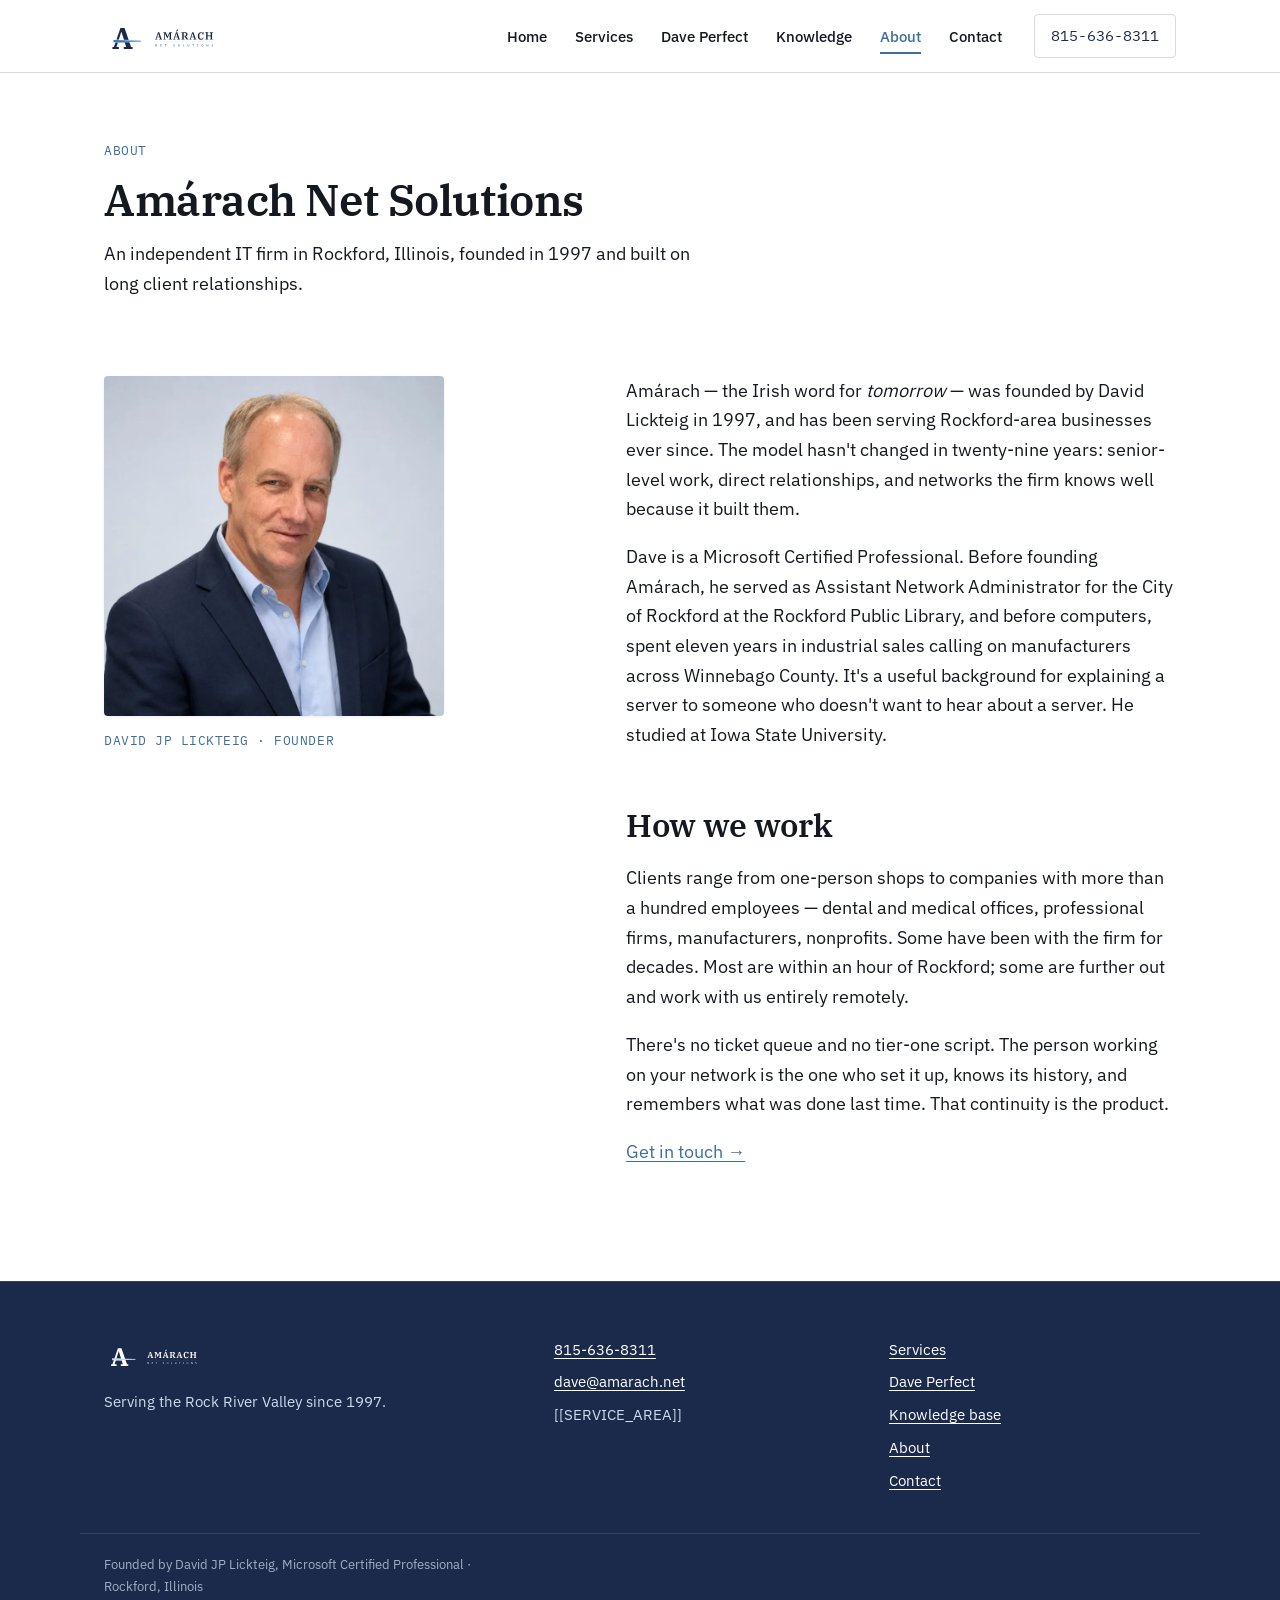
==== about/index.html @ d9758631 "Full site: interior pages, knowledge base with 6 seed articles, founder-voice copy Services, Dave Pe" ====
<!DOCTYPE html>
<html lang="en">
<head>
<meta charset="utf-8">
<meta name="viewport" content="width=device-width, initial-scale=1">
<title>About — Amárach Net Solutions</title>
<meta name="description" content="Amárach Net Solutions is an independent IT firm in Rockford, Illinois, founded by David Lickteig in 1997.">
<meta property="og:title" content="About — Amárach Net Solutions">
<meta property="og:description" content="Amárach Net Solutions is an independent IT firm in Rockford, Illinois, founded by David Lickteig in 1997.">
<meta property="og:type" content="website">
<link rel="icon" href="/brand/icon-favicon.svg" type="image/svg+xml">
<link rel="stylesheet" href="/css/tokens.css">
<link rel="stylesheet" href="/css/site.css">
</head>
<body>

<header class="site-header">
  <div class="wrap">
    <a class="logo" href="/" aria-label="Amárach Net Solutions — home">
      <img src="/brand/logo-horizontal.svg" alt="Amárach Net Solutions" width="760" height="200">
    </a>
    <nav class="site-nav" aria-label="Main">
      <ul>
        <li><a href="/">Home</a></li>
        <li><a href="/services/">Services</a></li>
        <li><a href="/dave-perfect/">Dave Perfect</a></li>
        <li><a href="/knowledge/">Knowledge</a></li>
        <li><a href="/about/" aria-current="page">About</a></li>
        <li><a href="/contact/">Contact</a></li>
      </ul>
    </nav>
    <a class="header-phone" href="tel:+18156368311">815-636-8311</a>
  </div>
</header>

<main>

  <div class="page-hero">
    <div class="wrap">
      <p class="meta kicker">About</p>
      <h1>Amárach Net Solutions</h1>
      <p class="lede">An independent IT firm in Rockford, Illinois, founded in 1997 and built on long client relationships.</p>
    </div>
  </div>
  <section class="section" style="padding-top: calc(var(--section) * 0.3);">
    <div class="wrap contact-grid">
      <div style="max-width: 340px;">
        <picture>
          <source srcset="/assets/dave-about.webp" type="image/webp">
          <img src="/assets/dave-about.jpg" alt="David Lickteig, founder of Amárach Net Solutions" width="800" height="800" style="border-radius: var(--radius); box-shadow: var(--shadow);">
        </picture>
        <p class="meta" style="margin-top: 14px; color: var(--blue);">David JP Lickteig &middot; Founder</p>
      </div>
      <div class="prose">
        <p>Amárach — the Irish word for <em>tomorrow</em> — was founded by David Lickteig in 1997, and has been serving Rockford-area businesses ever since. The model hasn't changed in twenty-nine years: senior-level work, direct relationships, and networks the firm knows well because it built them.</p>
        <p>Dave is a Microsoft Certified Professional. Before founding Amárach, he served as Assistant Network Administrator for the City of Rockford at the Rockford Public Library, and before computers, spent eleven years in industrial sales calling on manufacturers across Winnebago County. It's a useful background for explaining a server to someone who doesn't want to hear about a server. He studied at Iowa State University.</p>
        <h2>How we work</h2>
        <p>Clients range from one-person shops to companies with more than a hundred employees — dental and medical offices, professional firms, manufacturers, nonprofits. Some have been with the firm for decades. Most are within an hour of Rockford; some are further out and work with us entirely remotely.</p>
        <p>There's no ticket queue and no tier-one script. The person working on your network is the one who set it up, knows its history, and remembers what was done last time. That continuity is the product.</p>
        <p><a href="/contact/">Get in touch &rarr;</a></p>
      </div>
    </div>
  </section>

</main>

<footer class="site-footer">
  <div class="wrap">
    <div>
      <a class="logo" href="/" aria-label="Amárach Net Solutions — home">
        <img src="/brand/logo-horizontal-reversed.svg" alt="Amárach Net Solutions" width="760" height="200">
      </a>
      <p class="tagline">Serving the Rock River Valley since 1997.</p>
    </div>
    <div>
      <ul>
        <li><a href="tel:+18156368311">815-636-8311</a></li>
        <li><a href="mailto:dave@amarach.net">dave@amarach.net</a></li>
        <li>[[SERVICE_AREA]]</li>
      </ul>
    </div>
    <div>
      <ul>
        <li><a href="/services/">Services</a></li>
        <li><a href="/dave-perfect/">Dave Perfect</a></li>
        <li><a href="/knowledge/">Knowledge base</a></li>
        <li><a href="/about/">About</a></li>
        <li><a href="/contact/">Contact</a></li>
      </ul>
    </div>
  </div>
  <div class="wrap footer-meta">
    <p>Founded by David JP Lickteig, Microsoft Certified Professional &middot; Rockford, Illinois</p>
  </div>
</footer>

</body>
</html>
---- css/tokens.css ----
/* Amárach Net Solutions — design tokens */

@font-face {
  font-family: "IBM Plex Serif";
  font-weight: 600;
  font-style: normal;
  font-display: swap;
  src: url("../fonts/plex-serif-600.woff2") format("woff2");
}
@font-face {
  font-family: "IBM Plex Sans";
  font-weight: 400;
  font-style: normal;
  font-display: swap;
  src: url("../fonts/plex-sans-400.woff2") format("woff2");
}
@font-face {
  font-family: "IBM Plex Sans";
  font-weight: 500;
  font-style: normal;
  font-display: swap;
  src: url("../fonts/plex-sans-500.woff2") format("woff2");
}
@font-face {
  font-family: "IBM Plex Mono";
  font-weight: 400;
  font-style: normal;
  font-display: swap;
  src: url("../fonts/plex-mono-400.woff2") format("woff2");
}

:root {
  /* color */
  --ink:   #14181F;
  --navy:  #1B2A4A;
  --blue:  #3D6E9E;
  --shirt: #C9DCEF;
  --paper: #FFFFFF;
  --band:  #F4F2EE;
  --rule:  #DBD9D4;
  --seal:  #2F6F4E;

  /* type */
  --serif: "IBM Plex Serif", Georgia, serif;
  --sans:  "IBM Plex Sans", -apple-system, "Segoe UI", sans-serif;
  --mono:  "IBM Plex Mono", "Consolas", monospace;

  --fs-h1: clamp(2rem, 5.2vw, 2.75rem);   /* 44 */
  --fs-h2: clamp(1.5rem, 3.4vw, 2rem);    /* 32 */
  --fs-h3: 1.5rem;                        /* 24 */
  --fs-body: 1.125rem;                    /* 18 */
  --fs-small: 0.9375rem;                  /* 15 */
  --fs-meta: 0.8125rem;                   /* 13 */

  /* layout */
  --max: 1120px;
  --measure: 68ch;
  --section: 96px;
  --radius: 4px;
  --shadow: 0 1px 3px rgba(20, 24, 31, 0.08);
}

@media (max-width: 700px) {
  :root { --section: 56px; }
}
---- css/site.css ----
/* Amárach Net Solutions — base styles */

*, *::before, *::after { box-sizing: border-box; }

html { scroll-behavior: smooth; }
@media (prefers-reduced-motion: reduce) {
  html { scroll-behavior: auto; }
  *, *::before, *::after { transition: none !important; animation: none !important; }
}

body {
  margin: 0;
  font-family: var(--sans);
  font-size: var(--fs-body);
  line-height: 1.65;
  color: var(--ink);
  background: var(--paper);
  -webkit-font-smoothing: antialiased;
}

h1, h2, h3 {
  font-family: var(--serif);
  font-weight: 600;
  line-height: 1.15;
  margin: 0 0 0.6em;
  text-wrap: balance;
}
h1 { font-size: var(--fs-h1); letter-spacing: -0.01em; line-height: 1.1; }
h2 { font-size: var(--fs-h2); }
h3 { font-size: var(--fs-h3); }

p { margin: 0 0 1em; max-width: var(--measure); }

a { color: var(--blue); text-decoration-thickness: 1px; text-underline-offset: 3px; transition: color 150ms; }
a:hover { color: var(--navy); }
a:focus-visible, button:focus-visible {
  outline: 2px solid var(--blue);
  outline-offset: 3px;
  border-radius: 2px;
}

img { max-width: 100%; height: auto; display: block; }

.wrap { max-width: var(--max); margin: 0 auto; padding: 0 24px; }

.meta {
  font-family: var(--mono);
  font-size: var(--fs-meta);
  letter-spacing: 0.04em;
  text-transform: uppercase;
}

/* ---- header ---- */

.site-header {
  border-bottom: 1px solid var(--rule);
  background: var(--paper);
}
.site-header .wrap {
  display: flex;
  align-items: center;
  gap: 32px;
  min-height: 72px;
}
.site-header .logo { flex: 0 0 auto; display: block; }
.site-header .logo svg, .site-header .logo img { height: 40px; width: auto; display: block; }

.site-nav { margin-left: auto; }
.site-nav ul {
  list-style: none; margin: 0; padding: 0;
  display: flex; gap: 28px;
}
.site-nav a {
  font-size: var(--fs-small);
  font-weight: 500;
  color: var(--ink);
  text-decoration: none;
  padding: 6px 0;
  border-bottom: 2px solid transparent;
  transition: color 150ms, border-color 150ms;
}
.site-nav a:hover { color: var(--blue); }
.site-nav a[aria-current="page"] { color: var(--blue); border-bottom-color: var(--blue); }

.header-phone {
  font-family: var(--mono);
  font-size: var(--fs-small);
  font-weight: 400;
  color: var(--navy);
  text-decoration: none;
  white-space: nowrap;
  border: 1px solid var(--rule);
  border-radius: var(--radius);
  padding: 9px 16px;
  transition: border-color 150ms, background 150ms;
}
.header-phone:hover { border-color: var(--blue); background: var(--shirt); color: var(--navy); }

@media (max-width: 860px) {
  .site-nav ul { gap: 18px; }
}
@media (max-width: 700px) {
  .site-header .wrap { flex-wrap: wrap; padding-top: 12px; padding-bottom: 12px; gap: 12px 16px; }
  .site-nav { order: 3; width: 100%; margin-left: 0; overflow-x: auto; }
  .header-phone { margin-left: auto; }
}

/* ---- sections ---- */

.section { padding: var(--section) 0; }
.section--band { background: var(--band); }
.section--navy { background: var(--navy); color: var(--paper); }

/* ---- buttons ---- */

.btn {
  display: inline-block;
  font-family: var(--sans);
  font-size: var(--fs-small);
  font-weight: 500;
  text-decoration: none;
  border-radius: var(--radius);
  padding: 13px 24px;
  transition: background 150ms, color 150ms, border-color 150ms;
}
.btn--primary { background: var(--navy); color: var(--paper); border: 1px solid var(--navy); }
.btn--primary:hover { background: var(--blue); border-color: var(--blue); color: var(--paper); }
.btn--ghost { background: transparent; color: var(--navy); border: 1px solid var(--rule); }
.btn--ghost:hover { border-color: var(--blue); color: var(--blue); }

/* ---- hero ---- */

.hero { padding: calc(var(--section) * 0.85) 0 var(--section); }
.hero .wrap {
  display: grid;
  grid-template-columns: minmax(0, 7fr) minmax(0, 4fr);
  gap: 64px;
  align-items: center;
}
.hero h1 { margin-bottom: 0.5em; }
.hero .lede { font-size: var(--fs-body); max-width: 52ch; }
.hero-cta { display: flex; gap: 14px; flex-wrap: wrap; margin-top: 28px; }
.hero-photo img {
  border-radius: var(--radius);
  box-shadow: var(--shadow);
}
@media (max-width: 820px) {
  .hero .wrap { grid-template-columns: 1fr; gap: 40px; }
  .hero-photo { max-width: 340px; }
}

.proof-strip {
  border-top: 1px solid var(--rule);
  border-bottom: 1px solid var(--rule);
  padding: 14px 0;
}
.proof-strip .wrap {
  display: flex; flex-wrap: wrap; gap: 8px 40px;
  color: var(--navy);
}
.proof-strip span { white-space: nowrap; }

/* ---- positioning ---- */

.positioning h2 { max-width: 24ch; }
.positioning p { font-size: var(--fs-body); }

/* ---- pillars ---- */

.pillars {
  display: grid;
  grid-template-columns: repeat(3, 1fr);
  gap: 48px;
  margin-top: 48px;
}
.pillar { border-top: 2px solid var(--navy); padding-top: 20px; }
.pillar h3 { font-size: 1.25rem; margin-bottom: 0.4em; }
.pillar p { font-size: var(--fs-small); margin: 0; }
@media (max-width: 820px) {
  .pillars { grid-template-columns: 1fr; gap: 32px; }
}

/* ---- dave perfect teaser ---- */

.dp-teaser .wrap {
  display: grid;
  grid-template-columns: 200px minmax(0, 1fr);
  gap: 64px;
  align-items: start;
}
.dp-teaser .seal { width: 180px; height: 180px; }
.dp-quote {
  font-family: var(--serif);
  font-weight: 600;
  font-size: 1.375rem;
  line-height: 1.4;
  color: var(--navy);
  border-left: 3px solid var(--seal);
  margin: 1.2em 0;
  padding: 4px 0 4px 22px;
  max-width: 44ch;
}
@media (max-width: 700px) {
  .dp-teaser .wrap { grid-template-columns: 1fr; gap: 28px; }
  .dp-teaser .seal { width: 132px; height: 132px; }
}

/* ---- who ---- */

.who p { font-size: var(--fs-body); }

/* ---- closing cta ---- */

.closing { text-align: left; }
.closing .wrap { max-width: 800px; }
.closing p { color: var(--shirt); font-size: var(--fs-body); }
.closing .phone-big {
  font-family: var(--serif);
  font-weight: 600;
  font-size: clamp(1.75rem, 4.5vw, 2.5rem);
  color: var(--paper);
  text-decoration: none;
  letter-spacing: 0.01em;
}
.closing .phone-big:hover { color: var(--shirt); }

/* ---- footer ---- */

.site-footer {
  background: var(--navy);
  color: var(--shirt);
  border-top: 1px solid rgba(255,255,255,0.12);
  padding: 56px 0 40px;
  font-size: var(--fs-small);
}
.site-footer .wrap {
  display: grid;
  grid-template-columns: minmax(0, 1.4fr) minmax(0, 1fr) minmax(0, 1fr);
  gap: 48px;
}
.site-footer .logo img, .site-footer .logo svg { height: 34px; width: auto; }
.site-footer a { color: var(--paper); }
.site-footer a:hover { color: var(--shirt); }
.site-footer ul { list-style: none; margin: 0; padding: 0; display: grid; gap: 8px; }
.site-footer .tagline { margin-top: 18px; color: var(--shirt); }
.footer-meta {
  margin-top: 40px;
  padding-top: 20px;
  border-top: 1px solid rgba(255,255,255,0.12);
  color: rgba(201, 220, 239, 0.75);
  font-size: var(--fs-meta);
}
@media (max-width: 700px) {
  .site-footer .wrap { grid-template-columns: 1fr; gap: 32px; }
}

/* ---- interior pages ---- */

.page-hero { padding: calc(var(--section) * 0.7) 0 calc(var(--section) * 0.5); }
.page-hero .kicker { color: var(--blue); margin-bottom: 14px; }
.page-hero h1 { margin-bottom: 0.35em; }
.page-hero .lede { font-size: var(--fs-body); max-width: 56ch; margin: 0; }

.prose { max-width: var(--measure); }
.prose h2 { margin-top: 1.8em; }
.prose h3 { margin-top: 1.4em; font-size: 1.25rem; }
.prose ul, .prose ol { max-width: var(--measure); padding-left: 1.3em; margin: 0 0 1.2em; }
.prose li { margin-bottom: 0.45em; }
.prose code {
  font-family: var(--mono);
  font-size: 0.85em;
  background: var(--band);
  border: 1px solid var(--rule);
  border-radius: 3px;
  padding: 0.1em 0.4em;
  white-space: nowrap;
}
.prose pre {
  background: var(--band);
  border: 1px solid var(--rule);
  border-radius: var(--radius);
  padding: 16px 20px;
  overflow-x: auto;
  font-family: var(--mono);
  font-size: var(--fs-small);
  line-height: 1.6;
}
.prose pre code { background: none; border: 0; padding: 0; white-space: pre; }
.prose blockquote {
  font-family: var(--serif);
  font-weight: 600;
  font-size: 1.25rem;
  line-height: 1.45;
  color: var(--navy);
  border-left: 3px solid var(--blue);
  margin: 1.4em 0;
  padding: 4px 0 4px 22px;
}

/* services */
.service-block { border-top: 1px solid var(--rule); padding: 40px 0; }
.service-block:first-of-type { border-top: 0; padding-top: 0; }
.service-block h2 { margin-bottom: 0.4em; }

/* dave perfect checklist */
.dp-steps { counter-reset: step; list-style: none; padding: 0; margin: 2em 0; max-width: var(--measure); }
.dp-steps li {
  counter-increment: step;
  position: relative;
  padding: 0 0 22px 58px;
  margin: 0;
}
.dp-steps li::before {
  content: counter(step);
  position: absolute; left: 0; top: -2px;
  width: 36px; height: 36px;
  border: 1.5px solid var(--seal);
  border-radius: 50%;
  color: var(--seal);
  font-family: var(--mono);
  font-size: var(--fs-small);
  display: flex; align-items: center; justify-content: center;
}
.dp-steps li:not(:last-child)::after {
  content: "";
  position: absolute; left: 18px; top: 38px; bottom: 2px;
  width: 1px; background: var(--rule);
}

/* knowledge base */
.kb-filters { display: flex; flex-wrap: wrap; gap: 8px 20px; margin: 24px 0 8px; }
.kb-filters a { font-size: var(--fs-small); font-weight: 500; text-decoration: none; }
.kb-filters a[aria-current="true"] { color: var(--navy); border-bottom: 2px solid var(--navy); }
.kb-list { list-style: none; margin: 32px 0 0; padding: 0; display: grid; gap: 0; }
.kb-card { border-top: 1px solid var(--rule); padding: 26px 0; }
.kb-card h2 { font-size: 1.375rem; margin-bottom: 0.3em; }
.kb-card h2 a { color: var(--navy); text-decoration: none; }
.kb-card h2 a:hover { color: var(--blue); }
.kb-card p { margin: 0 0 10px; font-size: var(--fs-small); }
.kb-card .meta { color: var(--blue); }

.article-meta { color: var(--blue); margin-bottom: 28px; }
.article-foot {
  border-top: 1px solid var(--rule);
  margin-top: 56px; padding-top: 24px;
  font-size: var(--fs-small);
}

/* contact */
.contact-grid { display: grid; grid-template-columns: minmax(0,1fr) minmax(0,1.2fr); gap: 64px; align-items: start; }
@media (max-width: 820px) { .contact-grid { grid-template-columns: 1fr; gap: 40px; } }
.contact-phone {
  font-family: var(--serif); font-weight: 600;
  font-size: clamp(1.6rem, 3.6vw, 2.1rem);
  color: var(--navy); text-decoration: none;
}
.contact-phone:hover { color: var(--blue); }
.contact-facts { list-style: none; margin: 24px 0 0; padding: 0; display: grid; gap: 14px; font-size: var(--fs-small); }
.contact-facts .meta { display: block; color: var(--blue); margin-bottom: 2px; }

.form-grid { display: grid; grid-template-columns: 1fr 1fr; gap: 18px; }
.form-grid .full { grid-column: 1 / -1; }
@media (max-width: 560px) { .form-grid { grid-template-columns: 1fr; } }
label { display: block; font-size: var(--fs-small); font-weight: 500; margin-bottom: 6px; }
input, textarea {
  width: 100%;
  font: inherit; font-size: var(--fs-small);
  color: var(--ink);
  background: var(--paper);
  border: 1px solid var(--rule);
  border-radius: var(--radius);
  padding: 11px 12px;
  transition: border-color 150ms;
}
input:focus, textarea:focus { outline: 2px solid var(--blue); outline-offset: 1px; border-color: var(--blue); }
.hp { position: absolute; left: -9999px; }

/* dave perfect page hero */
.dp-hero-grid { display: grid; grid-template-columns: minmax(0, 1fr) auto; gap: 48px; align-items: center; }
.dp-hero-seal { width: 180px; height: 180px; }
@media (max-width: 700px) {
  .dp-hero-grid { grid-template-columns: 1fr; gap: 28px; }
  .dp-hero-seal { width: 132px; height: 132px; order: -1; }
}
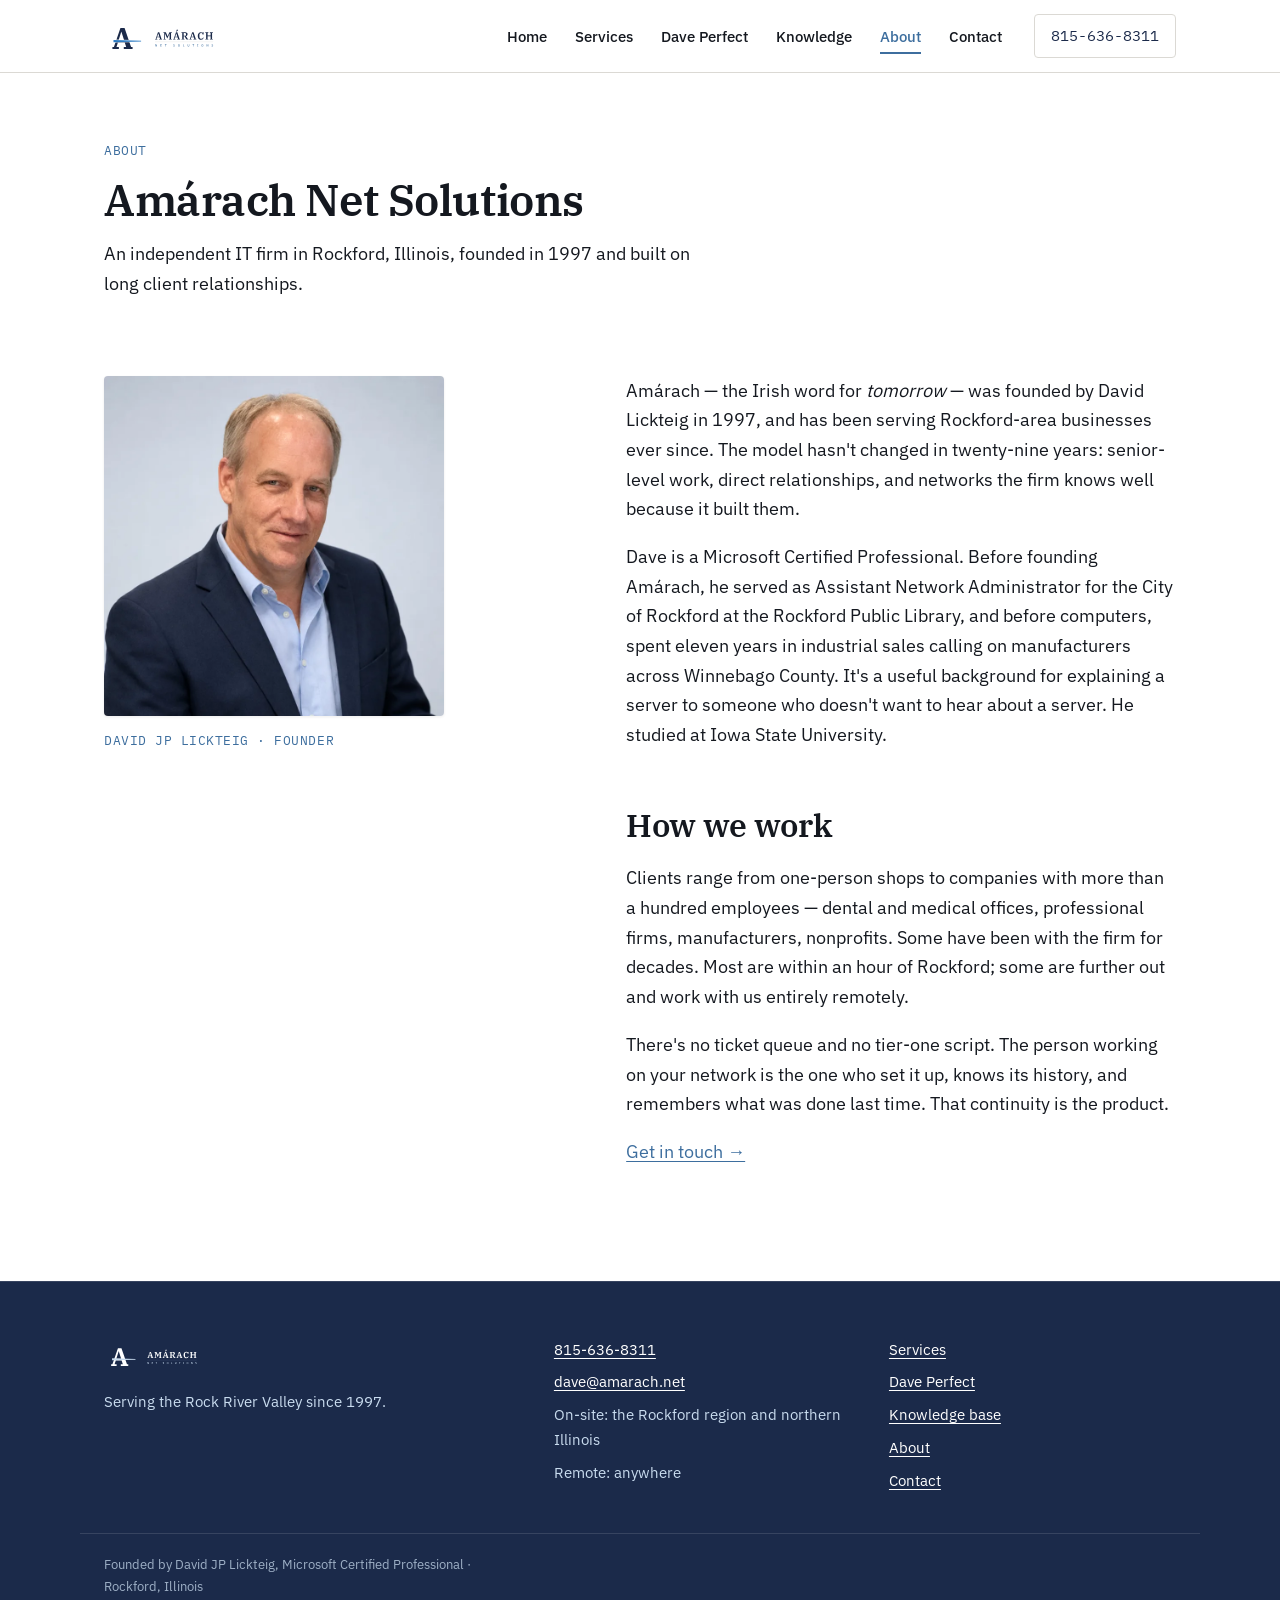
==== commit 1c45579d: "Fill in service area; add remote-care positioning On-site: Rockford region and northern Illinois. Re" ====
--- a/about/index.html
+++ b/about/index.html
@@ -76,7 +76,8 @@
       <ul>
         <li><a href="tel:+18156368311">815-636-8311</a></li>
         <li><a href="mailto:dave@amarach.net">dave@amarach.net</a></li>
-        <li>[[SERVICE_AREA]]</li>
+        <li>On-site: the Rockford region and northern Illinois</li>
+        <li>Remote: anywhere</li>
       </ul>
     </div>
     <div>
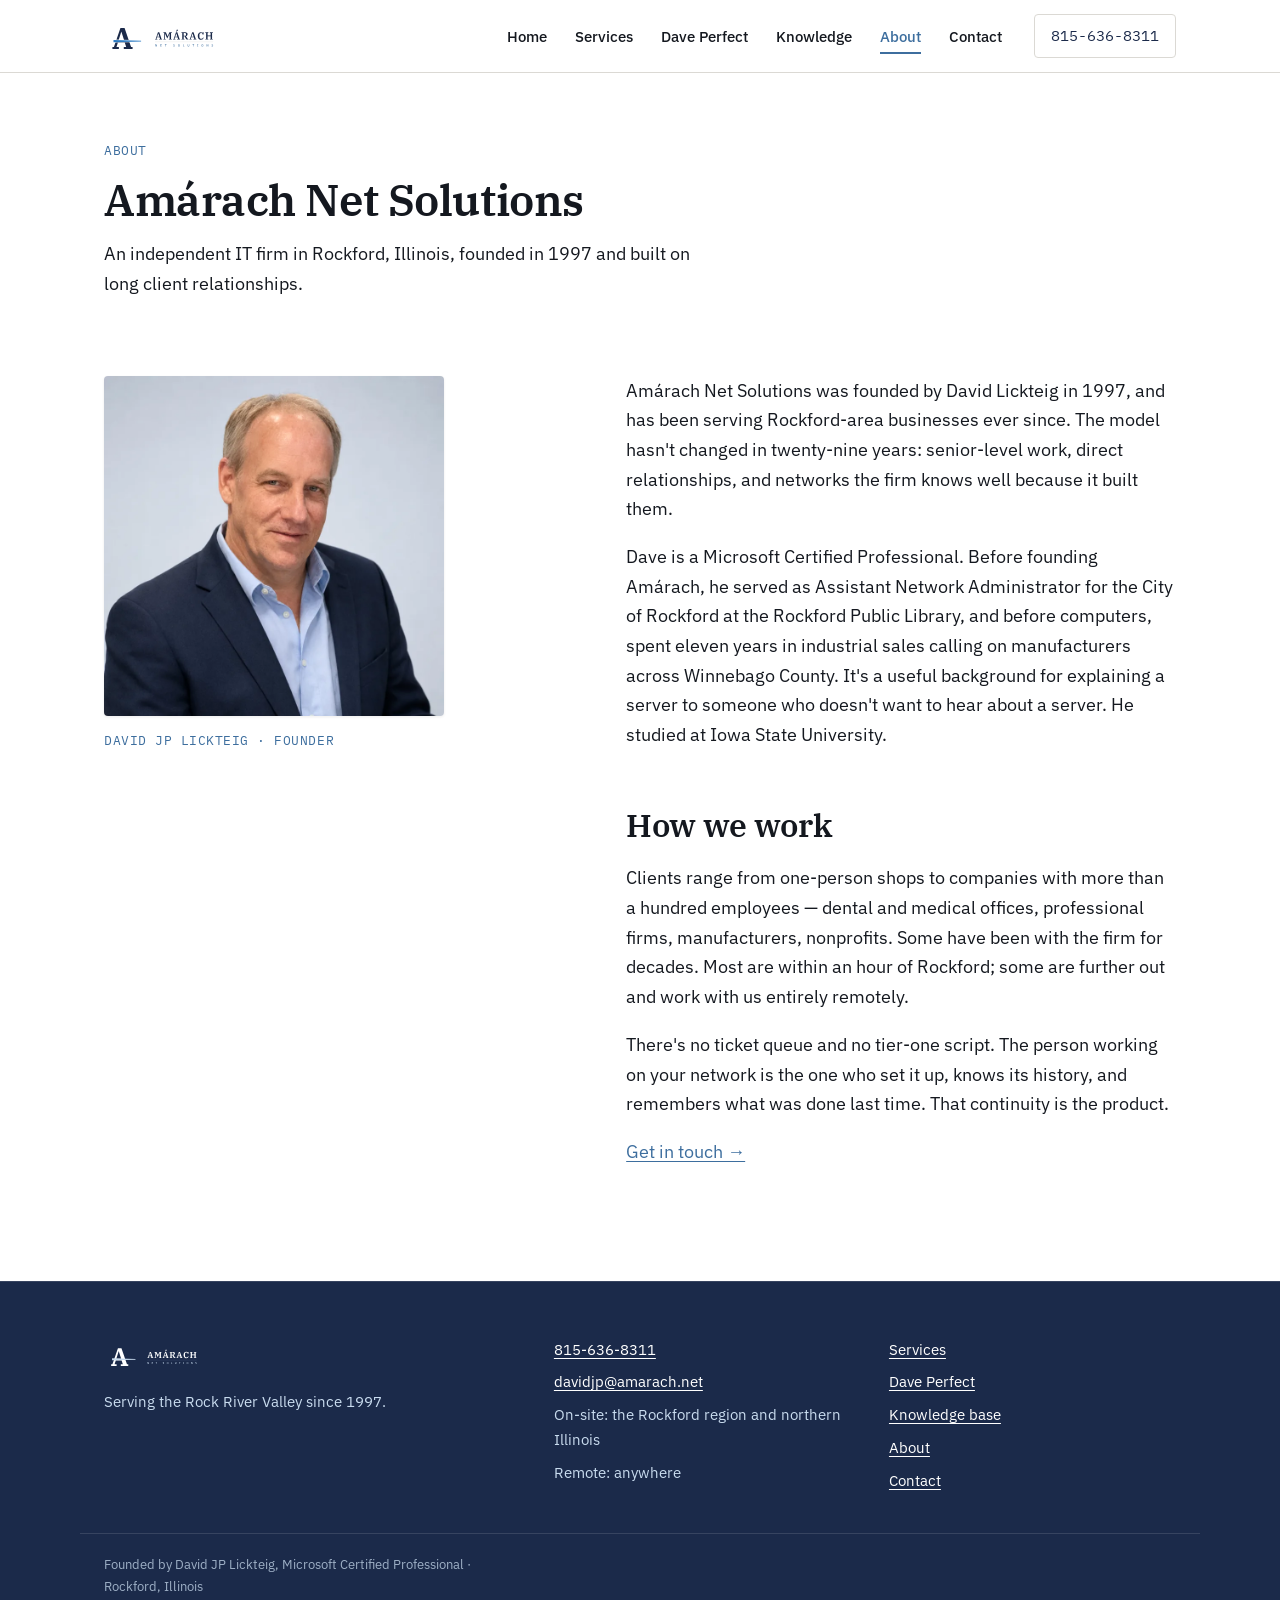
==== commit d8297e68: "Update email to davidjp@amarach.net; remove Irish-meaning line Co-Authored-By: Claude Fable 5 <norep" ====
--- a/about/index.html
+++ b/about/index.html
@@ -52,7 +52,7 @@
         <p class="meta" style="margin-top: 14px; color: var(--blue);">David JP Lickteig &middot; Founder</p>
       </div>
       <div class="prose">
-        <p>Amárach — the Irish word for <em>tomorrow</em> — was founded by David Lickteig in 1997, and has been serving Rockford-area businesses ever since. The model hasn't changed in twenty-nine years: senior-level work, direct relationships, and networks the firm knows well because it built them.</p>
+        <p>Amárach Net Solutions was founded by David Lickteig in 1997, and has been serving Rockford-area businesses ever since. The model hasn't changed in twenty-nine years: senior-level work, direct relationships, and networks the firm knows well because it built them.</p>
         <p>Dave is a Microsoft Certified Professional. Before founding Amárach, he served as Assistant Network Administrator for the City of Rockford at the Rockford Public Library, and before computers, spent eleven years in industrial sales calling on manufacturers across Winnebago County. It's a useful background for explaining a server to someone who doesn't want to hear about a server. He studied at Iowa State University.</p>
         <h2>How we work</h2>
         <p>Clients range from one-person shops to companies with more than a hundred employees — dental and medical offices, professional firms, manufacturers, nonprofits. Some have been with the firm for decades. Most are within an hour of Rockford; some are further out and work with us entirely remotely.</p>
@@ -75,7 +75,7 @@
     <div>
       <ul>
         <li><a href="tel:+18156368311">815-636-8311</a></li>
-        <li><a href="mailto:dave@amarach.net">dave@amarach.net</a></li>
+        <li><a href="mailto:davidjp@amarach.net">davidjp@amarach.net</a></li>
         <li>On-site: the Rockford region and northern Illinois</li>
         <li>Remote: anywhere</li>
       </ul>
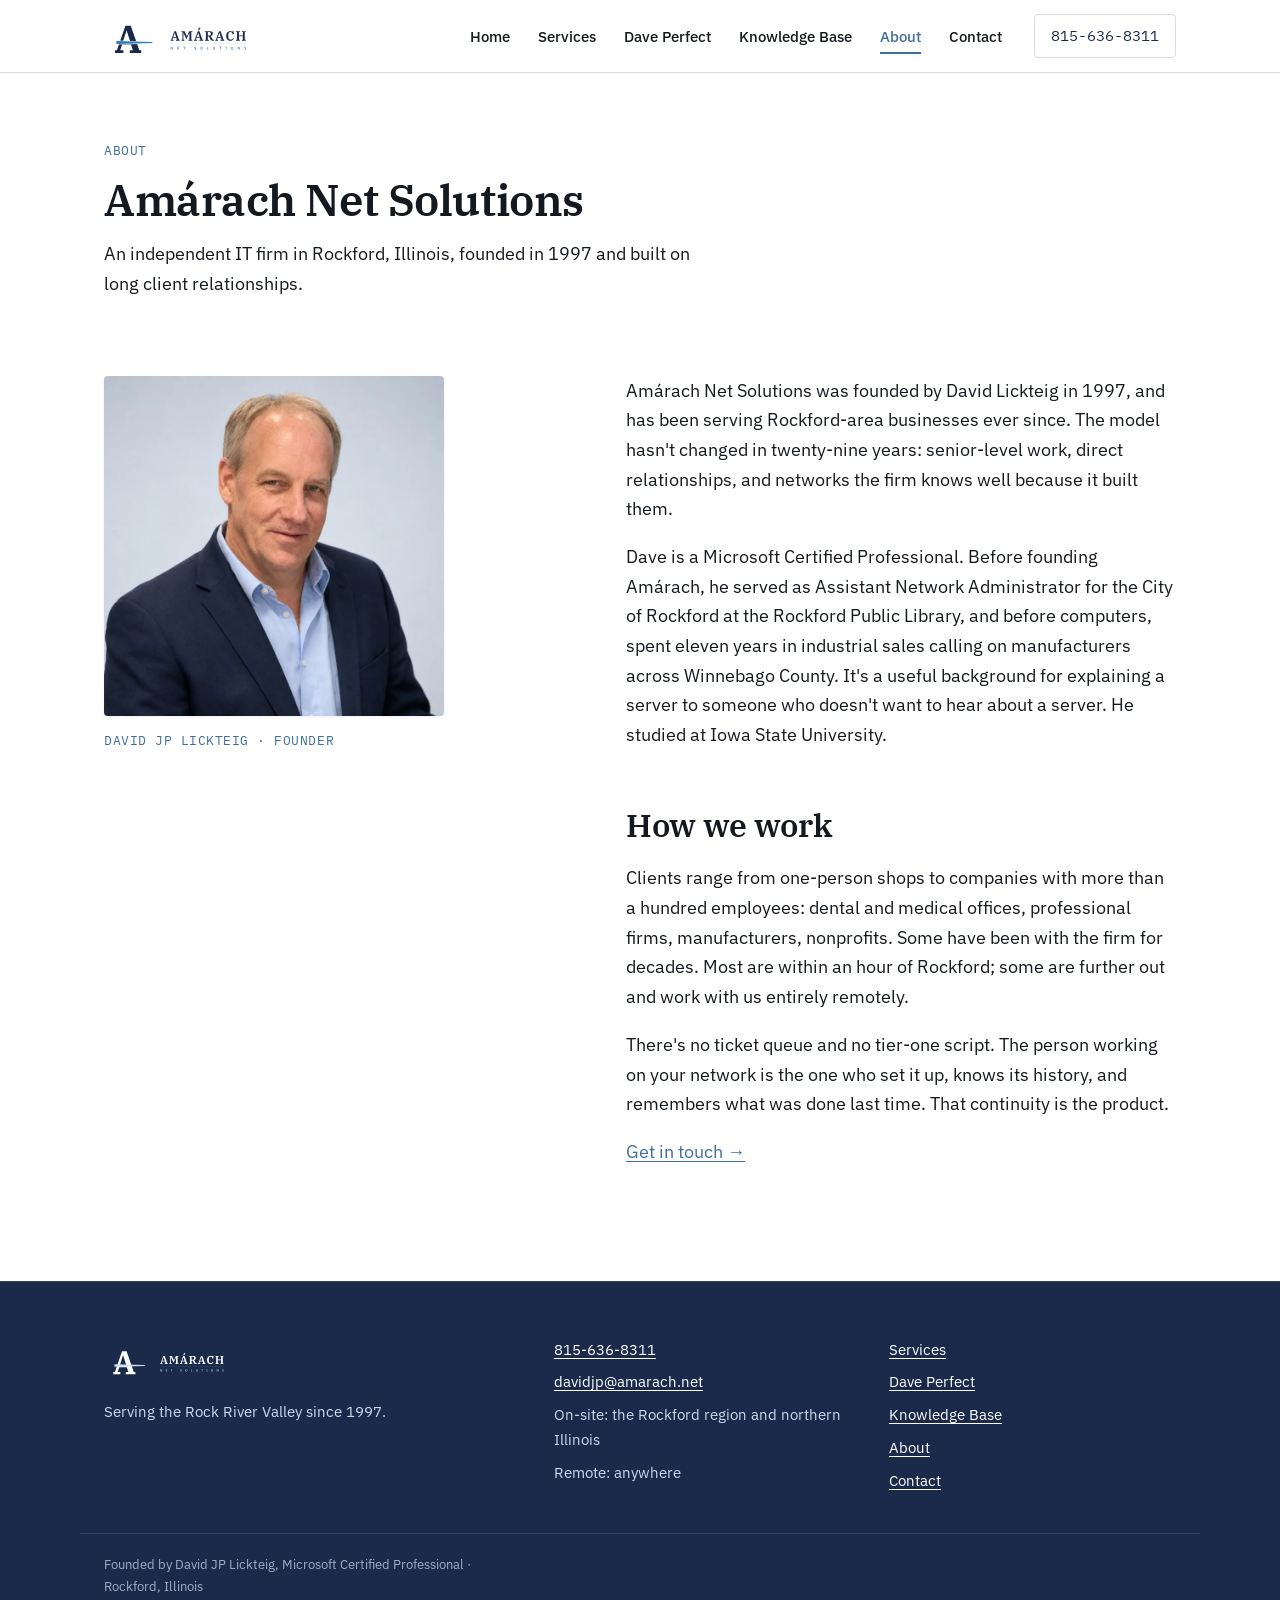
==== commit 6fb06cc9: "Copy and branding refinements Founder caption under hero photo, larger logo, Knowledge Base nav labe" ====
--- a/about/index.html
+++ b/about/index.html
@@ -3,9 +3,9 @@
 <head>
 <meta charset="utf-8">
 <meta name="viewport" content="width=device-width, initial-scale=1">
-<title>About — Amárach Net Solutions</title>
+<title>About | Amárach Net Solutions</title>
 <meta name="description" content="Amárach Net Solutions is an independent IT firm in Rockford, Illinois, founded by David Lickteig in 1997.">
-<meta property="og:title" content="About — Amárach Net Solutions">
+<meta property="og:title" content="About | Amárach Net Solutions">
 <meta property="og:description" content="Amárach Net Solutions is an independent IT firm in Rockford, Illinois, founded by David Lickteig in 1997.">
 <meta property="og:type" content="website">
 <link rel="icon" href="/brand/icon-favicon.svg" type="image/svg+xml">
@@ -16,7 +16,7 @@
 
 <header class="site-header">
   <div class="wrap">
-    <a class="logo" href="/" aria-label="Amárach Net Solutions — home">
+    <a class="logo" href="/" aria-label="Amárach Net Solutions home">
       <img src="/brand/logo-horizontal.svg" alt="Amárach Net Solutions" width="760" height="200">
     </a>
     <nav class="site-nav" aria-label="Main">
@@ -24,7 +24,7 @@
         <li><a href="/">Home</a></li>
         <li><a href="/services/">Services</a></li>
         <li><a href="/dave-perfect/">Dave Perfect</a></li>
-        <li><a href="/knowledge/">Knowledge</a></li>
+        <li><a href="/knowledge/">Knowledge Base</a></li>
         <li><a href="/about/" aria-current="page">About</a></li>
         <li><a href="/contact/">Contact</a></li>
       </ul>
@@ -55,7 +55,7 @@
         <p>Amárach Net Solutions was founded by David Lickteig in 1997, and has been serving Rockford-area businesses ever since. The model hasn't changed in twenty-nine years: senior-level work, direct relationships, and networks the firm knows well because it built them.</p>
         <p>Dave is a Microsoft Certified Professional. Before founding Amárach, he served as Assistant Network Administrator for the City of Rockford at the Rockford Public Library, and before computers, spent eleven years in industrial sales calling on manufacturers across Winnebago County. It's a useful background for explaining a server to someone who doesn't want to hear about a server. He studied at Iowa State University.</p>
         <h2>How we work</h2>
-        <p>Clients range from one-person shops to companies with more than a hundred employees — dental and medical offices, professional firms, manufacturers, nonprofits. Some have been with the firm for decades. Most are within an hour of Rockford; some are further out and work with us entirely remotely.</p>
+        <p>Clients range from one-person shops to companies with more than a hundred employees: dental and medical offices, professional firms, manufacturers, nonprofits. Some have been with the firm for decades. Most are within an hour of Rockford; some are further out and work with us entirely remotely.</p>
         <p>There's no ticket queue and no tier-one script. The person working on your network is the one who set it up, knows its history, and remembers what was done last time. That continuity is the product.</p>
         <p><a href="/contact/">Get in touch &rarr;</a></p>
       </div>
@@ -67,7 +67,7 @@
 <footer class="site-footer">
   <div class="wrap">
     <div>
-      <a class="logo" href="/" aria-label="Amárach Net Solutions — home">
+      <a class="logo" href="/" aria-label="Amárach Net Solutions home">
         <img src="/brand/logo-horizontal-reversed.svg" alt="Amárach Net Solutions" width="760" height="200">
       </a>
       <p class="tagline">Serving the Rock River Valley since 1997.</p>
@@ -84,7 +84,7 @@
       <ul>
         <li><a href="/services/">Services</a></li>
         <li><a href="/dave-perfect/">Dave Perfect</a></li>
-        <li><a href="/knowledge/">Knowledge base</a></li>
+        <li><a href="/knowledge/">Knowledge Base</a></li>
         <li><a href="/about/">About</a></li>
         <li><a href="/contact/">Contact</a></li>
       </ul>
--- a/css/tokens.css
+++ b/css/tokens.css
@@ -1,4 +1,4 @@
-/* Amárach Net Solutions — design tokens */
+/* Amárach Net Solutions | design tokens */
 
 @font-face {
   font-family: "IBM Plex Serif";
--- a/css/site.css
+++ b/css/site.css
@@ -1,4 +1,4 @@
-/* Amárach Net Solutions — base styles */
+/* Amárach Net Solutions | base styles */
 
 *, *::before, *::after { box-sizing: border-box; }
 
@@ -63,7 +63,7 @@
   min-height: 72px;
 }
 .site-header .logo { flex: 0 0 auto; display: block; }
-.site-header .logo svg, .site-header .logo img { height: 40px; width: auto; display: block; }
+.site-header .logo svg, .site-header .logo img { height: 52px; width: auto; display: block; }
 
 .site-nav { margin-left: auto; }
 .site-nav ul {
@@ -238,7 +238,7 @@
   grid-template-columns: minmax(0, 1.4fr) minmax(0, 1fr) minmax(0, 1fr);
   gap: 48px;
 }
-.site-footer .logo img, .site-footer .logo svg { height: 34px; width: auto; }
+.site-footer .logo img, .site-footer .logo svg { height: 44px; width: auto; }
 .site-footer a { color: var(--paper); }
 .site-footer a:hover { color: var(--shirt); }
 .site-footer ul { list-style: none; margin: 0; padding: 0; display: grid; gap: 8px; }
@@ -382,3 +382,9 @@
   .dp-hero-grid { grid-template-columns: 1fr; gap: 28px; }
   .dp-hero-seal { width: 132px; height: 132px; order: -1; }
 }
+
+/* hero photo caption */
+.photo-caption { color: var(--blue); margin: 12px 0 0; }
+@media (max-width: 700px) {
+  .site-header .logo svg, .site-header .logo img { height: 42px; }
+}
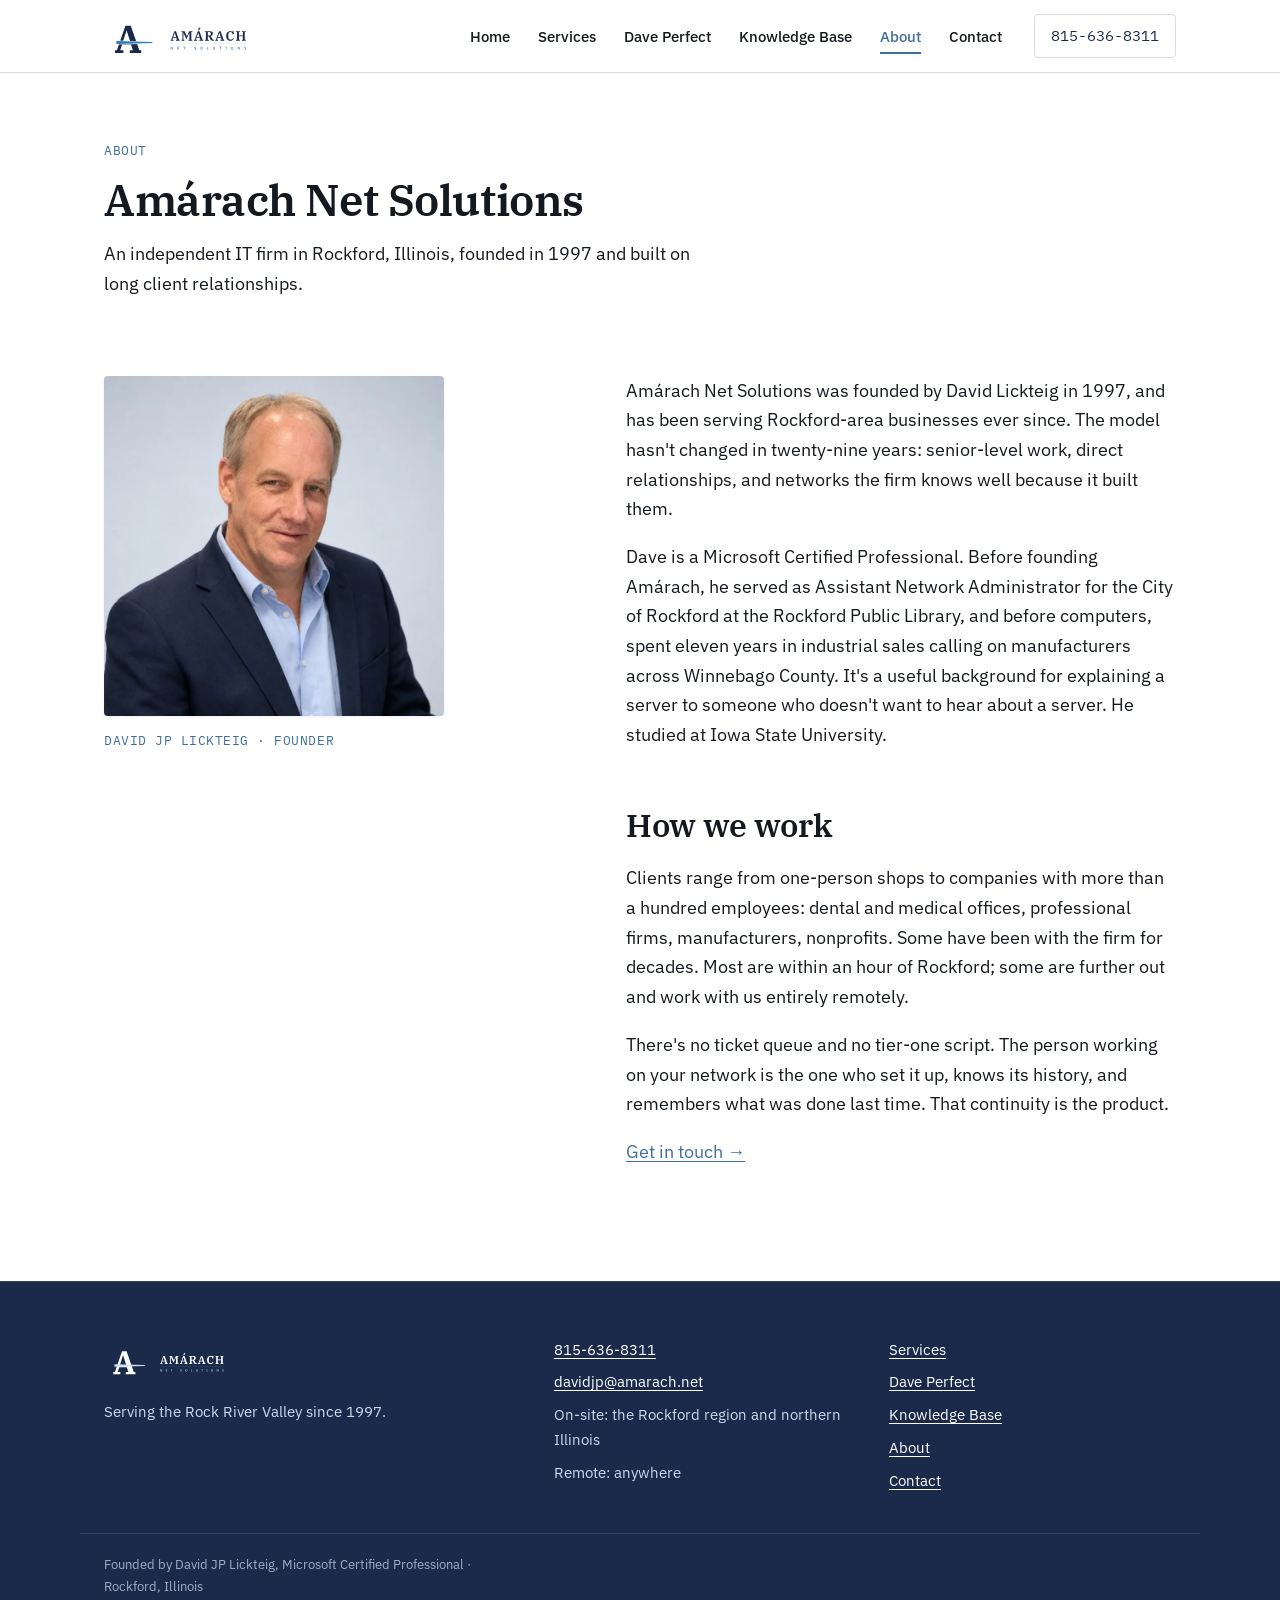
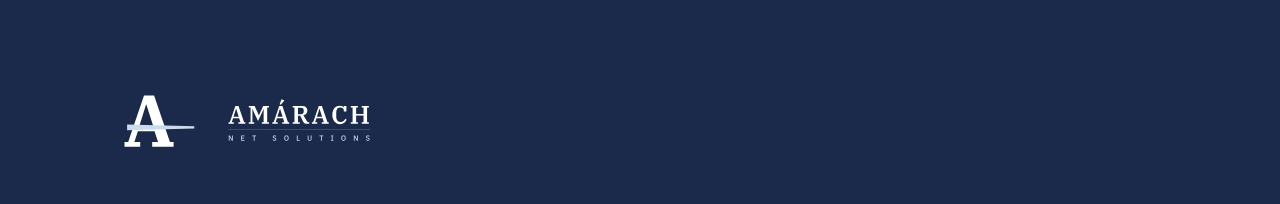
==== commit e3817a6f: "Large reversed logo at the bottom of the footer on every page Co-Authored-By: Claude Fable 5 <norepl" ====
--- a/about/index.html
+++ b/about/index.html
@@ -8,25 +8,29 @@
 <meta property="og:title" content="About | Amárach Net Solutions">
 <meta property="og:description" content="Amárach Net Solutions is an independent IT firm in Rockford, Illinois, founded by David Lickteig in 1997.">
 <meta property="og:type" content="website">
-<link rel="icon" href="/brand/icon-favicon.svg" type="image/svg+xml">
-<link rel="stylesheet" href="/css/tokens.css">
-<link rel="stylesheet" href="/css/site.css">
+<meta property="og:image" content="https://taipan0319-byte.github.io/Amarach-Website/assets/og-card.png">
+<meta property="og:image:width" content="1200">
+<meta property="og:image:height" content="630">
+<meta name="twitter:card" content="summary_large_image">
+<link rel="icon" href="../brand/icon-favicon.svg" type="image/svg+xml">
+<link rel="stylesheet" href="../css/tokens.css">
+<link rel="stylesheet" href="../css/site.css">
 </head>
 <body>
 
 <header class="site-header">
   <div class="wrap">
-    <a class="logo" href="/" aria-label="Amárach Net Solutions home">
-      <img src="/brand/logo-horizontal.svg" alt="Amárach Net Solutions" width="760" height="200">
+    <a class="logo" href="../" aria-label="Amárach Net Solutions home">
+      <img src="../brand/logo-horizontal.svg" alt="Amárach Net Solutions" width="760" height="200">
     </a>
     <nav class="site-nav" aria-label="Main">
       <ul>
-        <li><a href="/">Home</a></li>
-        <li><a href="/services/">Services</a></li>
-        <li><a href="/dave-perfect/">Dave Perfect</a></li>
-        <li><a href="/knowledge/">Knowledge Base</a></li>
-        <li><a href="/about/" aria-current="page">About</a></li>
-        <li><a href="/contact/">Contact</a></li>
+        <li><a href="../">Home</a></li>
+        <li><a href="../services/">Services</a></li>
+        <li><a href="../dave-perfect/">Dave Perfect</a></li>
+        <li><a href="../knowledge/">Knowledge Base</a></li>
+        <li><a href="../about/" aria-current="page">About</a></li>
+        <li><a href="../contact/">Contact</a></li>
       </ul>
     </nav>
     <a class="header-phone" href="tel:+18156368311">815-636-8311</a>
@@ -46,8 +50,8 @@
     <div class="wrap contact-grid">
       <div style="max-width: 340px;">
         <picture>
-          <source srcset="/assets/dave-about.webp" type="image/webp">
-          <img src="/assets/dave-about.jpg" alt="David Lickteig, founder of Amárach Net Solutions" width="800" height="800" style="border-radius: var(--radius); box-shadow: var(--shadow);">
+          <source srcset="../assets/dave-about.webp" type="image/webp">
+          <img src="../assets/dave-about.jpg" alt="David Lickteig, founder of Amárach Net Solutions" width="800" height="800" style="border-radius: var(--radius); box-shadow: var(--shadow);">
         </picture>
         <p class="meta" style="margin-top: 14px; color: var(--blue);">David JP Lickteig &middot; Founder</p>
       </div>
@@ -57,7 +61,7 @@
         <h2>How we work</h2>
         <p>Clients range from one-person shops to companies with more than a hundred employees: dental and medical offices, professional firms, manufacturers, nonprofits. Some have been with the firm for decades. Most are within an hour of Rockford; some are further out and work with us entirely remotely.</p>
         <p>There's no ticket queue and no tier-one script. The person working on your network is the one who set it up, knows its history, and remembers what was done last time. That continuity is the product.</p>
-        <p><a href="/contact/">Get in touch &rarr;</a></p>
+        <p><a href="../contact/">Get in touch &rarr;</a></p>
       </div>
     </div>
   </section>
@@ -67,8 +71,8 @@
 <footer class="site-footer">
   <div class="wrap">
     <div>
-      <a class="logo" href="/" aria-label="Amárach Net Solutions home">
-        <img src="/brand/logo-horizontal-reversed.svg" alt="Amárach Net Solutions" width="760" height="200">
+      <a class="logo" href="../" aria-label="Amárach Net Solutions home">
+        <img src="../brand/logo-horizontal-reversed.svg" alt="Amárach Net Solutions" width="760" height="200">
       </a>
       <p class="tagline">Serving the Rock River Valley since 1997.</p>
     </div>
@@ -82,17 +86,20 @@
     </div>
     <div>
       <ul>
-        <li><a href="/services/">Services</a></li>
-        <li><a href="/dave-perfect/">Dave Perfect</a></li>
-        <li><a href="/knowledge/">Knowledge Base</a></li>
-        <li><a href="/about/">About</a></li>
-        <li><a href="/contact/">Contact</a></li>
+        <li><a href="../services/">Services</a></li>
+        <li><a href="../dave-perfect/">Dave Perfect</a></li>
+        <li><a href="../knowledge/">Knowledge Base</a></li>
+        <li><a href="../about/">About</a></li>
+        <li><a href="../contact/">Contact</a></li>
       </ul>
     </div>
   </div>
   <div class="wrap footer-meta">
     <p>Founded by David JP Lickteig, Microsoft Certified Professional &middot; Rockford, Illinois</p>
   </div>
+  <div class="wrap footer-biglogo">
+    <img src="../brand/logo-horizontal-reversed.svg" alt="" aria-hidden="true" width="760" height="200">
+  </div>
 </footer>
 
 </body>
--- a/css/site.css
+++ b/css/site.css
@@ -388,3 +388,10 @@
 @media (max-width: 700px) {
   .site-header .logo svg, .site-header .logo img { height: 42px; }
 }
+
+/* closing band logo */
+.closing-logo { height: 140px; width: auto; margin-bottom: 32px; }
+
+/* big brand mark at the very bottom of the footer */
+.footer-biglogo { margin-top: 56px; }
+.footer-biglogo img { width: min(720px, 92%); height: auto; }
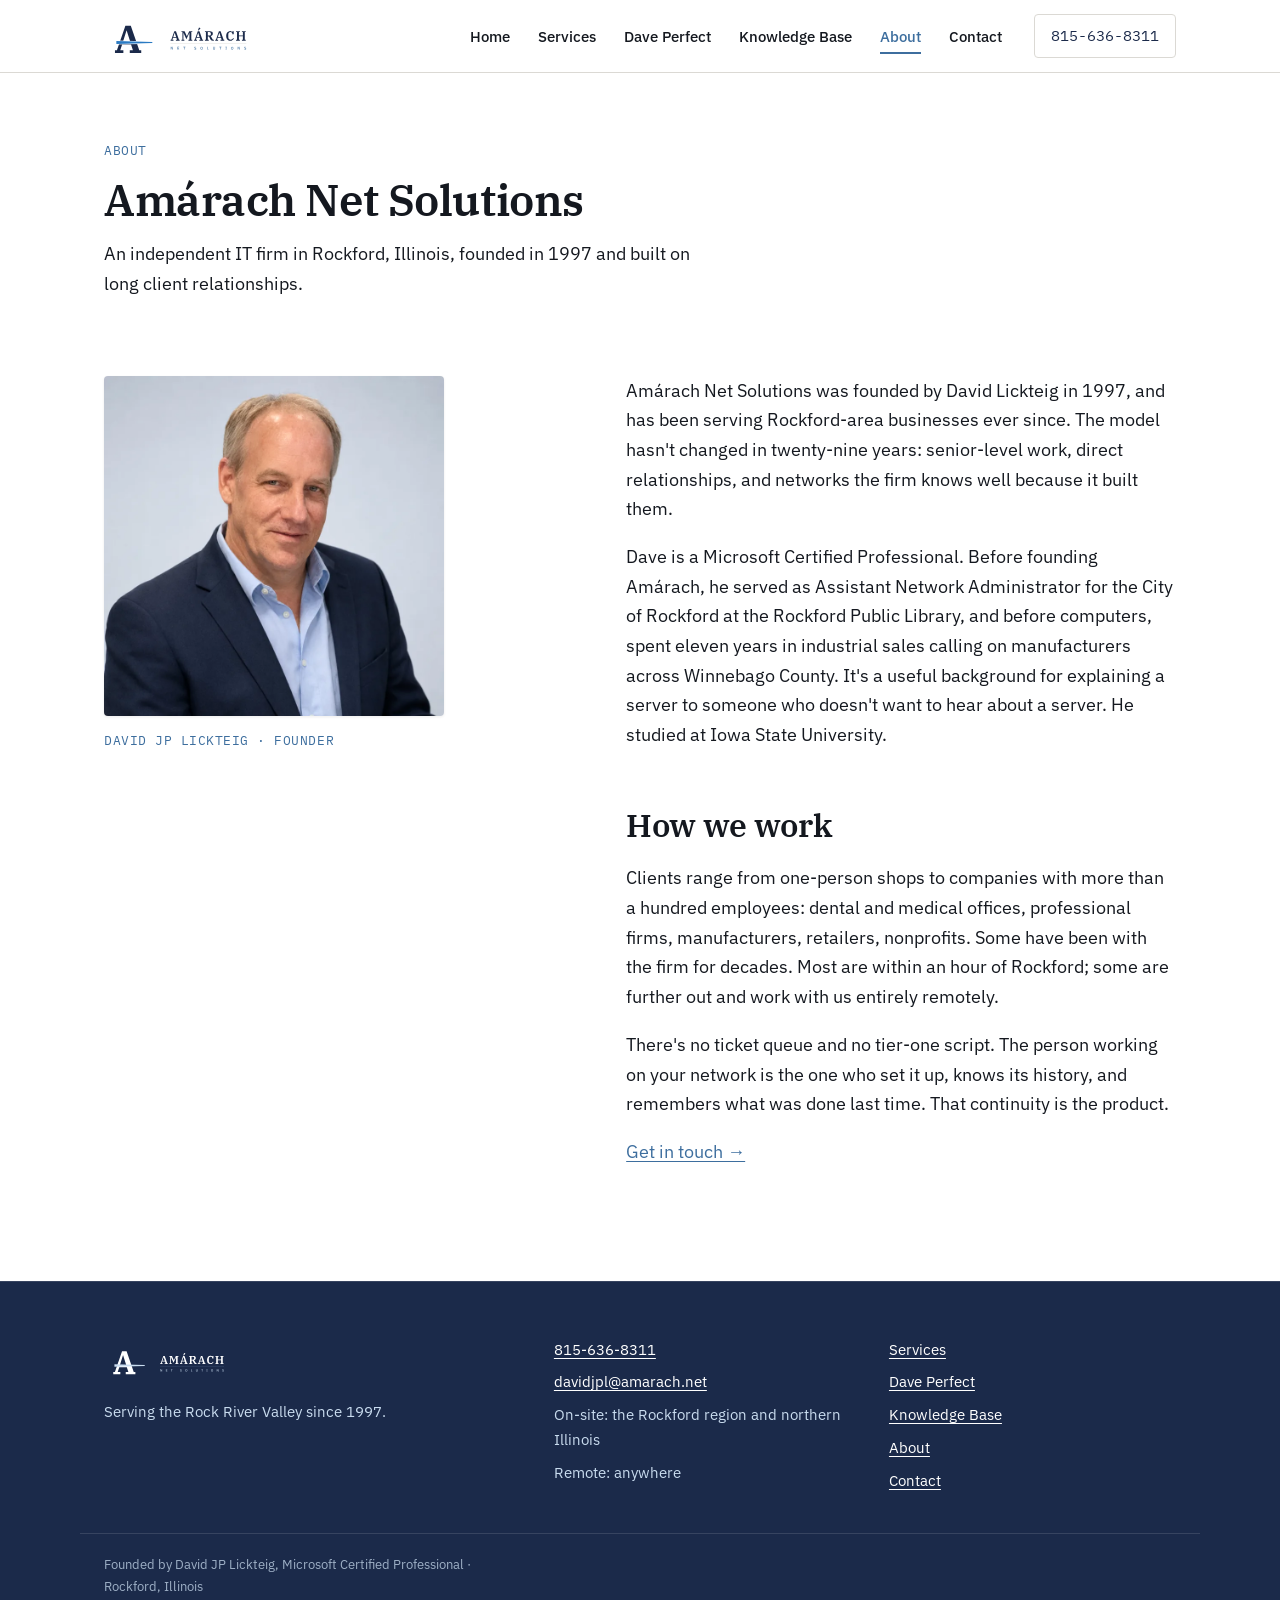
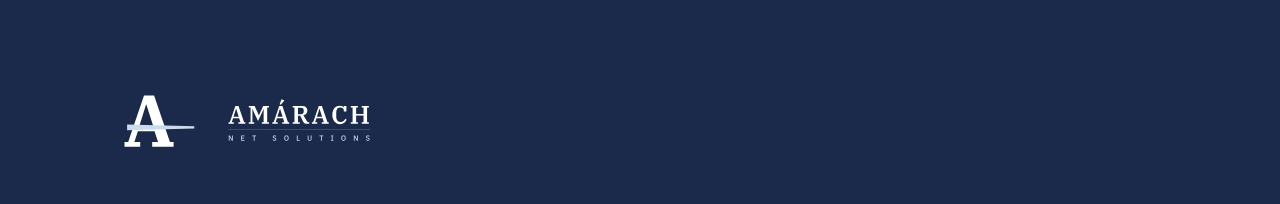
==== commit 263f0fd0: "Correct email to davidjpl@amarach.net; add manufacturing and retail to industry mentions Co-Authored" ====
--- a/about/index.html
+++ b/about/index.html
@@ -59,7 +59,7 @@
         <p>Amárach Net Solutions was founded by David Lickteig in 1997, and has been serving Rockford-area businesses ever since. The model hasn't changed in twenty-nine years: senior-level work, direct relationships, and networks the firm knows well because it built them.</p>
         <p>Dave is a Microsoft Certified Professional. Before founding Amárach, he served as Assistant Network Administrator for the City of Rockford at the Rockford Public Library, and before computers, spent eleven years in industrial sales calling on manufacturers across Winnebago County. It's a useful background for explaining a server to someone who doesn't want to hear about a server. He studied at Iowa State University.</p>
         <h2>How we work</h2>
-        <p>Clients range from one-person shops to companies with more than a hundred employees: dental and medical offices, professional firms, manufacturers, nonprofits. Some have been with the firm for decades. Most are within an hour of Rockford; some are further out and work with us entirely remotely.</p>
+        <p>Clients range from one-person shops to companies with more than a hundred employees: dental and medical offices, professional firms, manufacturers, retailers, nonprofits. Some have been with the firm for decades. Most are within an hour of Rockford; some are further out and work with us entirely remotely.</p>
         <p>There's no ticket queue and no tier-one script. The person working on your network is the one who set it up, knows its history, and remembers what was done last time. That continuity is the product.</p>
         <p><a href="../contact/">Get in touch &rarr;</a></p>
       </div>
@@ -79,7 +79,7 @@
     <div>
       <ul>
         <li><a href="tel:+18156368311">815-636-8311</a></li>
-        <li><a href="mailto:davidjp@amarach.net">davidjp@amarach.net</a></li>
+        <li><a href="mailto:davidjpl@amarach.net">davidjpl@amarach.net</a></li>
         <li>On-site: the Rockford region and northern Illinois</li>
         <li>Remote: anywhere</li>
       </ul>
